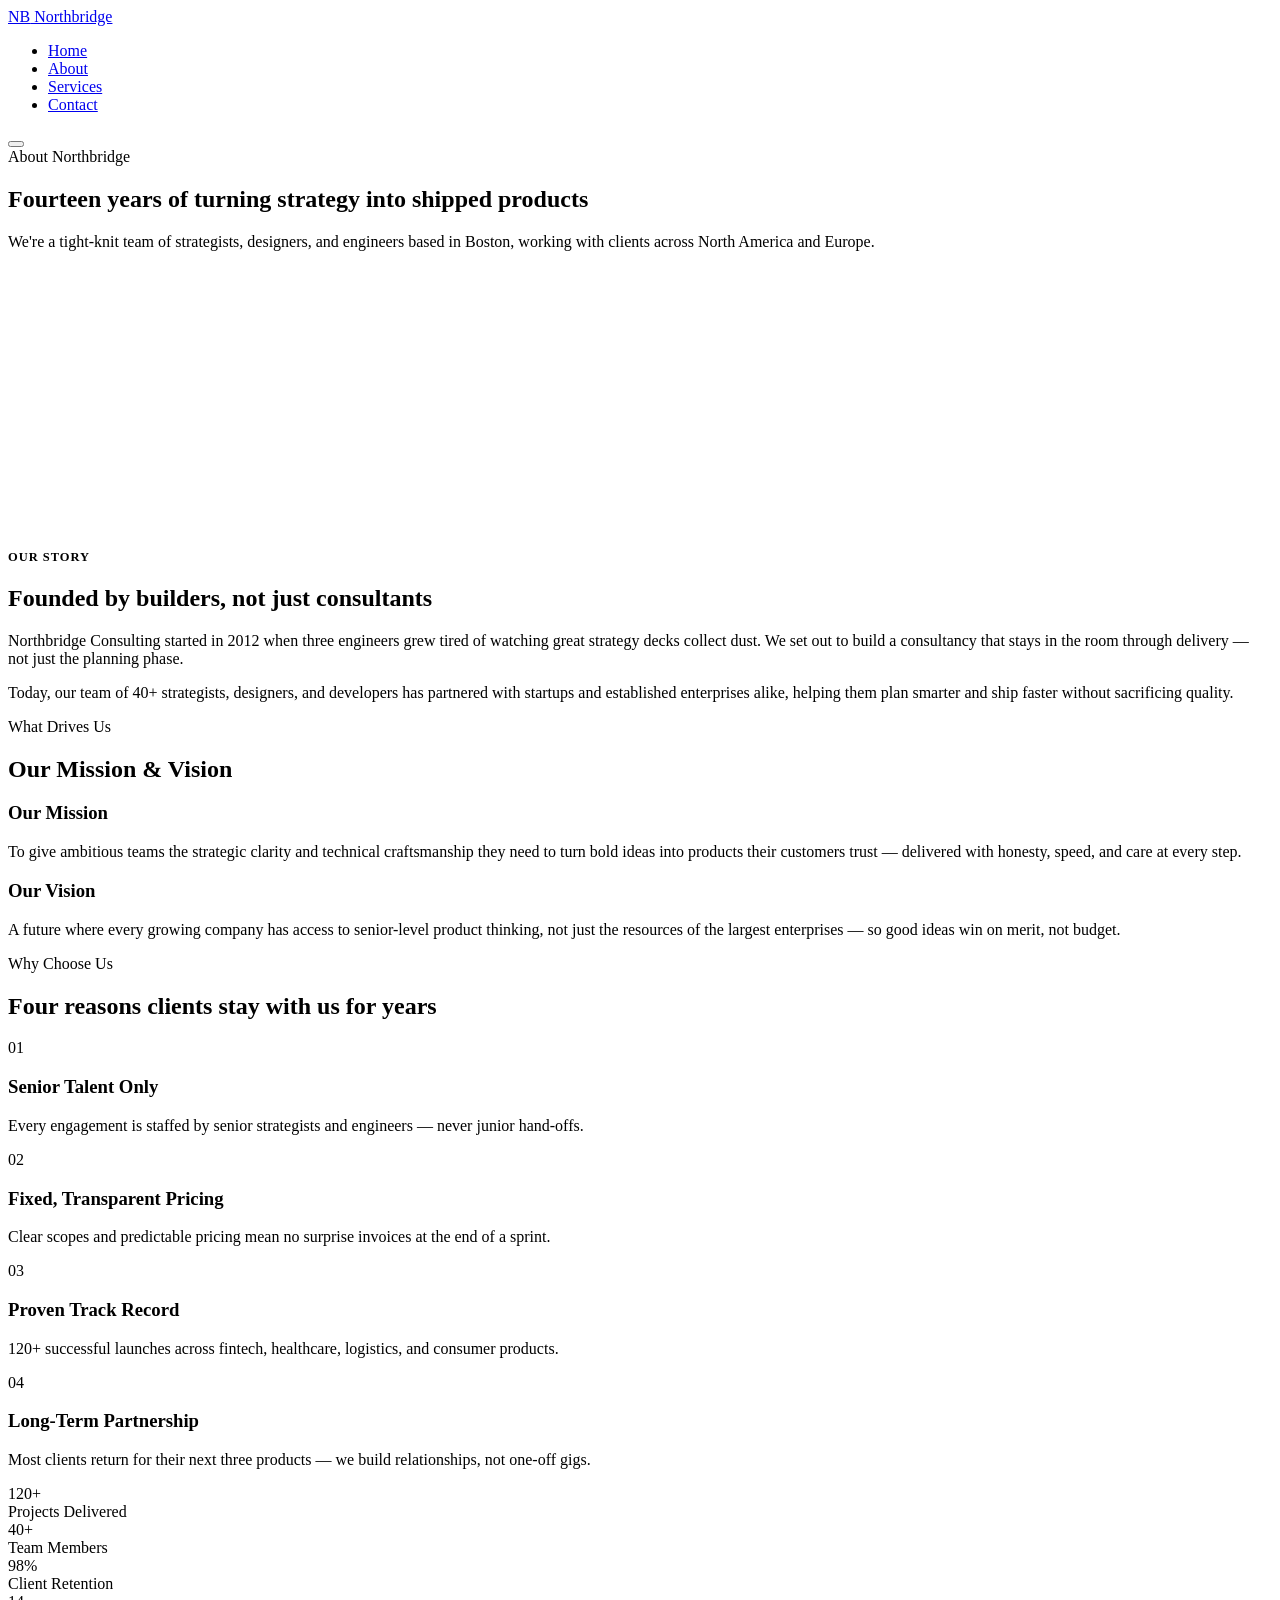
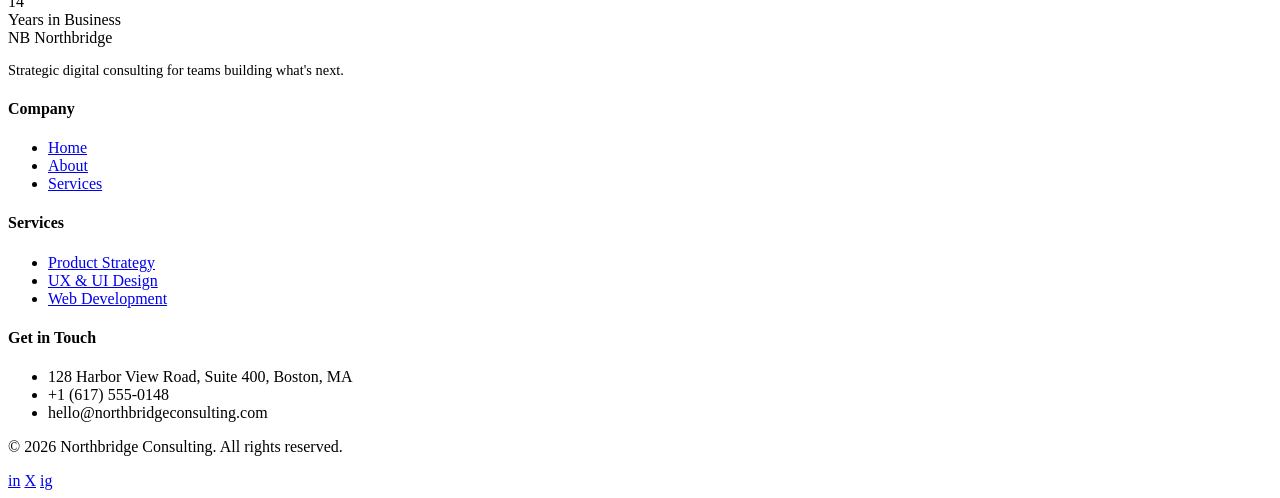
==== about.html @ ec138e43 "Add files via upload" ====
<!DOCTYPE html>
<html lang="en">
<head>
  <meta charset="UTF-8">
  <meta name="viewport" content="width=device-width, initial-scale=1.0">
  <title>About Us | Northbridge Consulting</title>
  <meta name="description" content="Learn about Northbridge Consulting's mission, vision, and the reasons companies choose to work with us.">
  <link rel="preconnect" href="https://fonts.googleapis.com">
  <link href="https://fonts.googleapis.com/css2?family=Poppins:wght@500;600;700&family=Inter:wght@400;500;600&display=swap" rel="stylesheet">
  <link rel="stylesheet" href="css/style.css">
</head>
<body>

  <!-- ===================== HEADER / NAVIGATION ===================== -->
  <header class="site-header">
    <nav class="navbar container">
      <a href="index.html" class="nav-brand">
        <span class="brand-mark">NB</span>
        Northbridge
      </a>

      <ul class="nav-links" id="nav-links">
        <li><a href="index.html">Home</a></li>
        <li><a href="about.html">About</a></li>
        <li><a href="services.html">Services</a></li>
        <li><a href="contact.html">Contact</a></li>
      </ul>

      <button class="nav-toggle" id="nav-toggle" aria-label="Toggle navigation menu" aria-expanded="false">
        <span class="bar"></span>
        <span class="bar"></span>
        <span class="bar"></span>
      </button>
    </nav>
  </header>

  <main>
    <!-- ===================== ABOUT HERO ===================== -->
    <section class="about-hero">
      <div class="container">
        <span class="eyebrow">About Northbridge</span>
        <h1>Fourteen years of turning strategy into shipped products</h1>
        <p>We're a tight-knit team of strategists, designers, and engineers based in Boston, working with clients across North America and Europe.</p>
      </div>
    </section>

    <!-- ===================== COMPANY INTRODUCTION ===================== -->
    <section class="section">
      <div class="container intro-grid">
        <div class="welcome-media" style="min-height:280px;">
          <div class="grid-pattern"></div>
        </div>
        <div>
          <span class="eyebrow" style="color: var(--color-teal-500); font-weight:600; letter-spacing:0.08em; text-transform:uppercase; font-size:0.78rem;">Our Story</span>
          <h2>Founded by builders, not just consultants</h2>
          <p>Northbridge Consulting started in 2012 when three engineers grew tired of watching great strategy decks collect dust. We set out to build a consultancy that stays in the room through delivery — not just the planning phase.</p>
          <p style="margin-top: var(--space-sm);">Today, our team of 40+ strategists, designers, and developers has partnered with startups and established enterprises alike, helping them plan smarter and ship faster without sacrificing quality.</p>
        </div>
      </div>
    </section>

    <!-- ===================== MISSION & VISION ===================== -->
    <section class="section section-alt">
      <div class="container">
        <div class="section-header">
          <span class="eyebrow">What Drives Us</span>
          <h2>Our Mission &amp; Vision</h2>
        </div>
        <div class="mv-grid">
          <div class="mv-card mission">
            <h3>Our Mission</h3>
            <p>To give ambitious teams the strategic clarity and technical craftsmanship they need to turn bold ideas into products their customers trust — delivered with honesty, speed, and care at every step.</p>
          </div>
          <div class="mv-card vision">
            <h3>Our Vision</h3>
            <p>A future where every growing company has access to senior-level product thinking, not just the resources of the largest enterprises — so good ideas win on merit, not budget.</p>
          </div>
        </div>
      </div>
    </section>

    <!-- ===================== WHY CHOOSE US ===================== -->
    <section class="section">
      <div class="container">
        <div class="section-header">
          <span class="eyebrow">Why Choose Us</span>
          <h2>Four reasons clients stay with us for years</h2>
        </div>
        <div class="reasons-grid">
          <div class="reason-card">
            <div class="card-icon">01</div>
            <h3>Senior Talent Only</h3>
            <p>Every engagement is staffed by senior strategists and engineers — never junior hand-offs.</p>
          </div>
          <div class="reason-card">
            <div class="card-icon">02</div>
            <h3>Fixed, Transparent Pricing</h3>
            <p>Clear scopes and predictable pricing mean no surprise invoices at the end of a sprint.</p>
          </div>
          <div class="reason-card">
            <div class="card-icon">03</div>
            <h3>Proven Track Record</h3>
            <p>120+ successful launches across fintech, healthcare, logistics, and consumer products.</p>
          </div>
          <div class="reason-card">
            <div class="card-icon">04</div>
            <h3>Long-Term Partnership</h3>
            <p>Most clients return for their next three products — we build relationships, not one-off gigs.</p>
          </div>
        </div>
      </div>
    </section>

    <!-- ===================== STATS STRIP ===================== -->
    <section class="stats-strip">
      <div class="container stats-row">
        <div>
          <div class="stat-number">120+</div>
          <div class="stat-label">Projects Delivered</div>
        </div>
        <div>
          <div class="stat-number">40+</div>
          <div class="stat-label">Team Members</div>
        </div>
        <div>
          <div class="stat-number">98%</div>
          <div class="stat-label">Client Retention</div>
        </div>
        <div>
          <div class="stat-number">14</div>
          <div class="stat-label">Years in Business</div>
        </div>
      </div>
    </section>
  </main>

  <!-- ===================== FOOTER ===================== -->
  <footer class="site-footer">
    <div class="container">
      <div class="footer-grid">
        <div class="footer-col">
          <div class="footer-brand">
            <span class="brand-mark">NB</span>
            Northbridge
          </div>
          <p style="font-size:0.9rem;">Strategic digital consulting for teams building what's next.</p>
        </div>
        <div class="footer-col">
          <h4>Company</h4>
          <ul>
            <li><a href="index.html">Home</a></li>
            <li><a href="about.html">About</a></li>
            <li><a href="services.html">Services</a></li>
          </ul>
        </div>
        <div class="footer-col">
          <h4>Services</h4>
          <ul>
            <li><a href="services.html">Product Strategy</a></li>
            <li><a href="services.html">UX &amp; UI Design</a></li>
            <li><a href="services.html">Web Development</a></li>
          </ul>
        </div>
        <div class="footer-col">
          <h4>Get in Touch</h4>
          <ul>
            <li>128 Harbor View Road, Suite 400, Boston, MA</li>
            <li>+1 (617) 555-0148</li>
            <li>hello@northbridgeconsulting.com</li>
          </ul>
        </div>
      </div>
      <div class="footer-bottom">
        <p>&copy; 2026 Northbridge Consulting. All rights reserved.</p>
        <div class="footer-socials">
          <a href="#" aria-label="LinkedIn">in</a>
          <a href="#" aria-label="Twitter">X</a>
          <a href="#" aria-label="Instagram">ig</a>
        </div>
      </div>
    </div>
  </footer>

  <script src="js/script.js"></script>
</body>
</html>
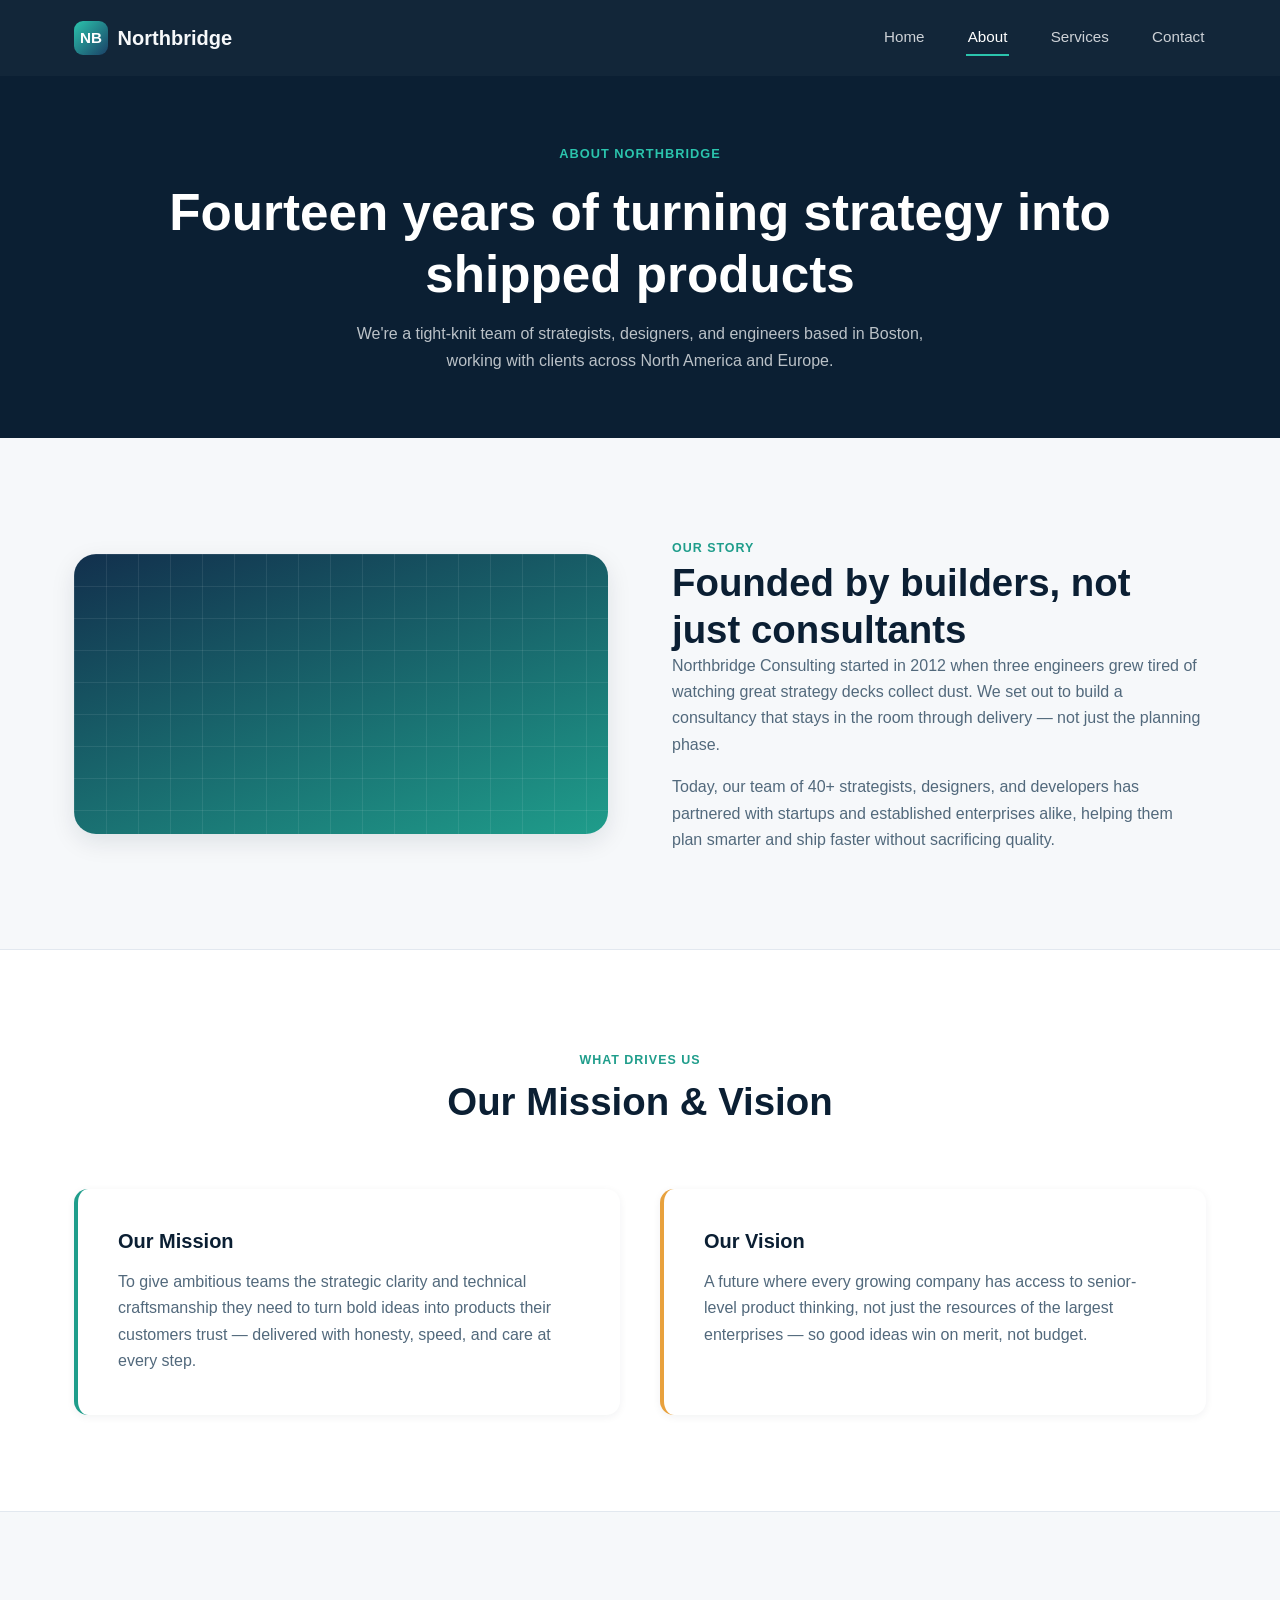
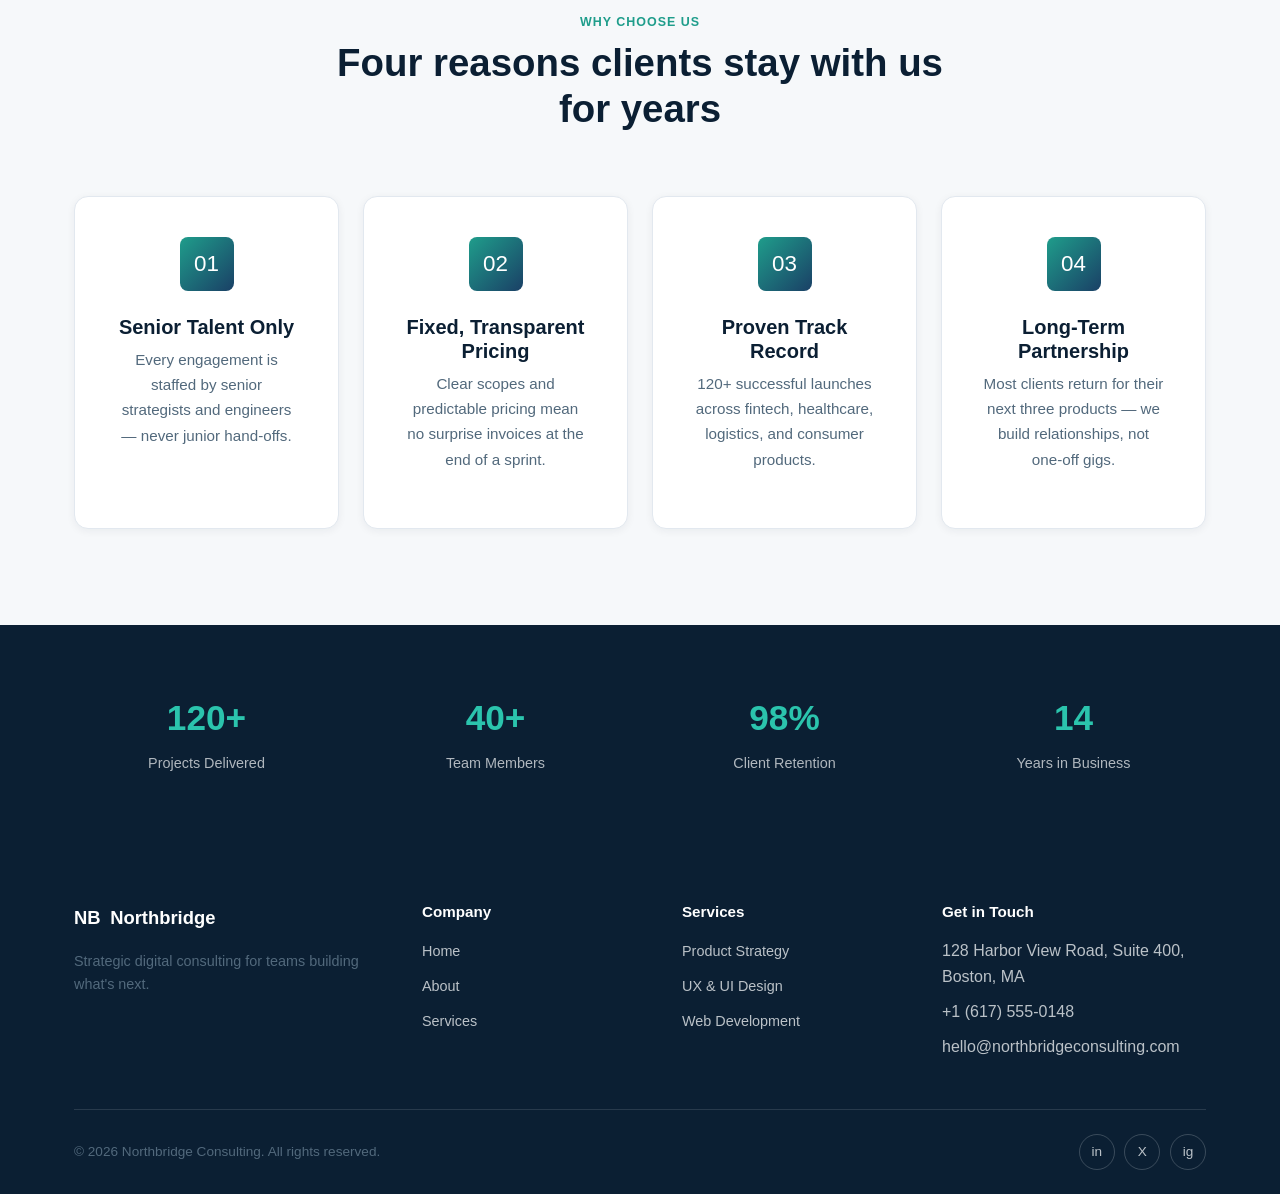
==== commit b6a1fb9a: "Update stylesheet and script paths in about.html" ====
--- a/about.html
+++ b/about.html
@@ -7,7 +7,7 @@
   <meta name="description" content="Learn about Northbridge Consulting's mission, vision, and the reasons companies choose to work with us.">
   <link rel="preconnect" href="https://fonts.googleapis.com">
   <link href="https://fonts.googleapis.com/css2?family=Poppins:wght@500;600;700&family=Inter:wght@400;500;600&display=swap" rel="stylesheet">
-  <link rel="stylesheet" href="css/style.css">
+  <link rel="stylesheet" href="style.css">
 </head>
 <body>
 
@@ -181,6 +181,6 @@
     </div>
   </footer>
 
-  <script src="js/script.js"></script>
+  <script src="script.js"></script>
 </body>
 </html>
--- a/style.css
+++ b/style.css
@@ -0,0 +1,1046 @@
+/* =========================================================
+   NORTHBRIDGE CONSULTING — STYLESHEET
+   Table of contents:
+   1. Design tokens (CSS variables)
+   2. Reset & base
+   3. Layout helpers
+   4. Navigation bar
+   5. Buttons
+   6. Hero banner
+   7. Welcome / intro section
+   8. Feature & service cards
+   9. About page sections
+   10. Contact page (form + info)
+   11. Footer
+   12. Responsive breakpoints
+   ========================================================= */
+
+/* ---------- 1. DESIGN TOKENS ---------- */
+:root {
+  /* Color palette */
+  --color-navy-900: #0b1f33;
+  --color-navy-800: #12304d;
+  --color-navy-700: #1a4066;
+  --color-teal-500: #1f9d8b;
+  --color-teal-400: #2bc4ad;
+  --color-amber-500: #e8a13d;
+  --color-bg: #f6f8fa;
+  --color-surface: #ffffff;
+  --color-border: #e2e8ef;
+  --color-text-primary: #16232f;
+  --color-text-secondary: #52697c;
+  --color-text-inverse: #f6f8fa;
+
+  /* Typography */
+  --font-display: 'Poppins', 'Segoe UI', sans-serif;
+  --font-body: 'Inter', 'Segoe UI', sans-serif;
+
+  /* Spacing scale */
+  --space-xs: 0.5rem;
+  --space-sm: 1rem;
+  --space-md: 1.5rem;
+  --space-lg: 2.5rem;
+  --space-xl: 4rem;
+  --space-2xl: 6rem;
+
+  /* Radius & shadow */
+  --radius-sm: 8px;
+  --radius-md: 14px;
+  --radius-lg: 22px;
+  --shadow-sm: 0 2px 8px rgba(11, 31, 51, 0.06);
+  --shadow-md: 0 8px 24px rgba(11, 31, 51, 0.10);
+  --shadow-lg: 0 20px 48px rgba(11, 31, 51, 0.16);
+
+  /* Transitions */
+  --transition-fast: 0.2s ease;
+  --transition-med: 0.35s cubic-bezier(0.22, 1, 0.36, 1);
+
+  /* Layout */
+  --max-width: 1180px;
+  --nav-height: 76px;
+}
+
+/* ---------- 2. RESET & BASE ---------- */
+* {
+  box-sizing: border-box;
+  margin: 0;
+  padding: 0;
+}
+
+html {
+  scroll-behavior: smooth;
+}
+
+body {
+  font-family: var(--font-body);
+  color: var(--color-text-primary);
+  background-color: var(--color-bg);
+  line-height: 1.65;
+  -webkit-font-smoothing: antialiased;
+}
+
+img {
+  max-width: 100%;
+  display: block;
+}
+
+a {
+  text-decoration: none;
+  color: inherit;
+}
+
+ul {
+  list-style: none;
+}
+
+h1, h2, h3, h4 {
+  font-family: var(--font-display);
+  font-weight: 600;
+  line-height: 1.2;
+  color: var(--color-navy-900);
+}
+
+h1 { font-size: clamp(2.2rem, 4vw, 3.4rem); }
+h2 { font-size: clamp(1.8rem, 3vw, 2.4rem); }
+h3 { font-size: 1.25rem; }
+
+p { color: var(--color-text-secondary); }
+
+/* Visible keyboard focus for accessibility */
+a:focus-visible,
+button:focus-visible,
+input:focus-visible,
+textarea:focus-visible {
+  outline: 3px solid var(--color-teal-400);
+  outline-offset: 2px;
+}
+
+/* ---------- 3. LAYOUT HELPERS ---------- */
+.container {
+  width: 100%;
+  max-width: var(--max-width);
+  margin: 0 auto;
+  padding: 0 var(--space-md);
+}
+
+.section {
+  padding: var(--space-2xl) 0;
+}
+
+.section-header {
+  text-align: center;
+  max-width: 640px;
+  margin: 0 auto var(--space-xl);
+}
+
+.section-header .eyebrow {
+  display: inline-block;
+  color: var(--color-teal-500);
+  font-weight: 600;
+  letter-spacing: 0.08em;
+  text-transform: uppercase;
+  font-size: 0.78rem;
+  margin-bottom: var(--space-xs);
+}
+
+.section-header p {
+  margin-top: var(--space-sm);
+}
+
+.section-alt {
+  background-color: var(--color-surface);
+  border-top: 1px solid var(--color-border);
+  border-bottom: 1px solid var(--color-border);
+}
+
+/* ---------- 4. NAVIGATION BAR ---------- */
+.site-header {
+  position: sticky;
+  top: 0;
+  z-index: 1000;
+  background-color: rgba(11, 31, 51, 0.97);
+  backdrop-filter: blur(6px);
+  height: var(--nav-height);
+}
+
+.navbar {
+  height: var(--nav-height);
+  display: flex;
+  align-items: center;
+  justify-content: space-between;
+}
+
+.nav-brand {
+  display: flex;
+  align-items: center;
+  gap: 0.6rem;
+  font-family: var(--font-display);
+  font-weight: 700;
+  font-size: 1.25rem;
+  color: var(--color-text-inverse);
+}
+
+.nav-brand .brand-mark {
+  width: 34px;
+  height: 34px;
+  border-radius: 9px;
+  background: linear-gradient(135deg, var(--color-teal-400), var(--color-navy-700));
+  display: flex;
+  align-items: center;
+  justify-content: center;
+  color: #fff;
+  font-weight: 700;
+  font-size: 0.95rem;
+}
+
+.nav-links {
+  display: flex;
+  align-items: center;
+  gap: var(--space-lg);
+}
+
+.nav-links a {
+  color: rgba(246, 248, 250, 0.82);
+  font-weight: 500;
+  font-size: 0.95rem;
+  position: relative;
+  padding: 0.4rem 0.1rem;
+  transition: color var(--transition-fast);
+}
+
+.nav-links a::after {
+  content: '';
+  position: absolute;
+  left: 0;
+  bottom: -4px;
+  width: 0%;
+  height: 2px;
+  background-color: var(--color-teal-400);
+  transition: width var(--transition-med);
+}
+
+.nav-links a:hover {
+  color: #ffffff;
+}
+
+.nav-links a:hover::after {
+  width: 100%;
+}
+
+.nav-links a.active {
+  color: #ffffff;
+}
+
+.nav-links a.active::after {
+  width: 100%;
+}
+
+.nav-toggle {
+  display: none;
+  flex-direction: column;
+  gap: 5px;
+  background: none;
+  border: none;
+  cursor: pointer;
+  padding: 8px;
+}
+
+.nav-toggle .bar {
+  width: 26px;
+  height: 2px;
+  background-color: #fff;
+  border-radius: 2px;
+  transition: transform var(--transition-fast), opacity var(--transition-fast);
+}
+
+.nav-toggle.open .bar:nth-child(1) {
+  transform: translateY(7px) rotate(45deg);
+}
+.nav-toggle.open .bar:nth-child(2) {
+  opacity: 0;
+}
+.nav-toggle.open .bar:nth-child(3) {
+  transform: translateY(-7px) rotate(-45deg);
+}
+
+/* ---------- 5. BUTTONS ---------- */
+.btn {
+  display: inline-flex;
+  align-items: center;
+  justify-content: center;
+  gap: 0.5rem;
+  padding: 0.85rem 1.7rem;
+  border-radius: var(--radius-sm);
+  font-weight: 600;
+  font-size: 0.95rem;
+  border: 1px solid transparent;
+  cursor: pointer;
+  transition: transform var(--transition-fast), box-shadow var(--transition-fast), background-color var(--transition-fast), color var(--transition-fast);
+}
+
+.btn-primary {
+  background-color: var(--color-teal-500);
+  color: #fff;
+  box-shadow: var(--shadow-sm);
+}
+
+.btn-primary:hover {
+  background-color: var(--color-teal-400);
+  transform: translateY(-2px);
+  box-shadow: var(--shadow-md);
+}
+
+.btn-outline {
+  background-color: transparent;
+  border-color: rgba(246, 248, 250, 0.4);
+  color: var(--color-text-inverse);
+}
+
+.btn-outline:hover {
+  border-color: #fff;
+  background-color: rgba(255, 255, 255, 0.08);
+  transform: translateY(-2px);
+}
+
+.btn-dark {
+  background-color: var(--color-navy-900);
+  color: #fff;
+}
+
+.btn-dark:hover {
+  background-color: var(--color-navy-700);
+  transform: translateY(-2px);
+  box-shadow: var(--shadow-md);
+}
+
+.btn-block {
+  width: 100%;
+}
+
+/* ---------- 6. HERO BANNER ---------- */
+.hero {
+  background: radial-gradient(circle at 15% 20%, var(--color-navy-700) 0%, var(--color-navy-900) 55%);
+  color: var(--color-text-inverse);
+  padding: var(--space-2xl) 0;
+  position: relative;
+  overflow: hidden;
+}
+
+.hero::before {
+  content: '';
+  position: absolute;
+  width: 420px;
+  height: 420px;
+  border-radius: 50%;
+  background: radial-gradient(circle, rgba(43, 196, 173, 0.28), transparent 70%);
+  top: -120px;
+  right: -80px;
+}
+
+.hero-grid {
+  display: grid;
+  grid-template-columns: 1.1fr 0.9fr;
+  gap: var(--space-xl);
+  align-items: center;
+  position: relative;
+  z-index: 1;
+}
+
+.hero .eyebrow {
+  color: var(--color-teal-400);
+  font-weight: 600;
+  letter-spacing: 0.08em;
+  text-transform: uppercase;
+  font-size: 0.8rem;
+  margin-bottom: var(--space-sm);
+  display: inline-block;
+}
+
+.hero h1 {
+  color: #fff;
+  margin-bottom: var(--space-md);
+}
+
+.hero p.lead {
+  color: rgba(246, 248, 250, 0.78);
+  font-size: 1.08rem;
+  max-width: 520px;
+  margin-bottom: var(--space-lg);
+}
+
+.hero-actions {
+  display: flex;
+  gap: var(--space-sm);
+  flex-wrap: wrap;
+}
+
+.hero-stats {
+  display: flex;
+  gap: var(--space-lg);
+  margin-top: var(--space-xl);
+  flex-wrap: wrap;
+}
+
+.hero-stats .stat-number {
+  font-family: var(--font-display);
+  font-size: 1.8rem;
+  font-weight: 700;
+  color: #fff;
+}
+
+.hero-stats .stat-label {
+  font-size: 0.85rem;
+  color: rgba(246, 248, 250, 0.65);
+}
+
+.hero-visual {
+  background: rgba(255, 255, 255, 0.06);
+  border: 1px solid rgba(255, 255, 255, 0.12);
+  border-radius: var(--radius-lg);
+  padding: var(--space-lg);
+  backdrop-filter: blur(4px);
+}
+
+.hero-visual .visual-card {
+  background-color: var(--color-surface);
+  border-radius: var(--radius-md);
+  padding: var(--space-md);
+  box-shadow: var(--shadow-lg);
+  color: var(--color-text-primary);
+}
+
+.hero-visual .visual-card h4 {
+  font-family: var(--font-display);
+  margin-bottom: var(--space-xs);
+}
+
+.hero-visual .visual-row {
+  display: flex;
+  justify-content: space-between;
+  padding: 0.6rem 0;
+  border-bottom: 1px dashed var(--color-border);
+  font-size: 0.9rem;
+}
+
+.hero-visual .visual-row:last-child {
+  border-bottom: none;
+}
+
+.hero-visual .visual-row .tag {
+  background-color: rgba(31, 157, 139, 0.12);
+  color: var(--color-teal-500);
+  padding: 0.15rem 0.6rem;
+  border-radius: 20px;
+  font-weight: 600;
+  font-size: 0.75rem;
+}
+
+/* ---------- 7. WELCOME / INTRO SECTION ---------- */
+.welcome-grid {
+  display: grid;
+  grid-template-columns: 0.9fr 1.1fr;
+  gap: var(--space-xl);
+  align-items: center;
+}
+
+.welcome-media {
+  background: linear-gradient(160deg, var(--color-navy-800), var(--color-teal-500));
+  border-radius: var(--radius-lg);
+  min-height: 320px;
+  position: relative;
+  box-shadow: var(--shadow-md);
+  overflow: hidden;
+}
+
+.welcome-media .grid-pattern {
+  position: absolute;
+  inset: 0;
+  background-image: linear-gradient(rgba(255,255,255,0.08) 1px, transparent 1px),
+                     linear-gradient(90deg, rgba(255,255,255,0.08) 1px, transparent 1px);
+  background-size: 32px 32px;
+}
+
+.welcome-content h2 {
+  margin-bottom: var(--space-sm);
+}
+
+.welcome-content p {
+  margin-bottom: var(--space-sm);
+}
+
+.check-list {
+  margin-top: var(--space-md);
+  display: grid;
+  gap: 0.75rem;
+}
+
+.check-list li {
+  display: flex;
+  align-items: flex-start;
+  gap: 0.6rem;
+  color: var(--color-text-primary);
+  font-weight: 500;
+}
+
+.check-list .check-icon {
+  flex-shrink: 0;
+  width: 22px;
+  height: 22px;
+  border-radius: 50%;
+  background-color: rgba(31, 157, 139, 0.15);
+  color: var(--color-teal-500);
+  display: flex;
+  align-items: center;
+  justify-content: center;
+  font-size: 0.75rem;
+  font-weight: 700;
+}
+
+/* ---------- 8. FEATURE & SERVICE CARDS ---------- */
+.card-grid {
+  display: grid;
+  grid-template-columns: repeat(3, 1fr);
+  gap: var(--space-lg);
+}
+
+.feature-card,
+.service-card,
+.reason-card {
+  background-color: var(--color-surface);
+  border: 1px solid var(--color-border);
+  border-radius: var(--radius-md);
+  padding: var(--space-lg);
+  box-shadow: var(--shadow-sm);
+  transition: transform var(--transition-med), box-shadow var(--transition-med), border-color var(--transition-med);
+}
+
+.feature-card:hover,
+.service-card:hover,
+.reason-card:hover {
+  transform: translateY(-6px);
+  box-shadow: var(--shadow-lg);
+  border-color: rgba(31, 157, 139, 0.35);
+}
+
+.card-icon {
+  width: 54px;
+  height: 54px;
+  border-radius: var(--radius-sm);
+  background: linear-gradient(135deg, var(--color-teal-500), var(--color-navy-700));
+  color: #fff;
+  display: flex;
+  align-items: center;
+  justify-content: center;
+  font-size: 1.4rem;
+  margin-bottom: var(--space-md);
+}
+
+.feature-card h3,
+.service-card h3,
+.reason-card h3 {
+  margin-bottom: var(--space-xs);
+}
+
+.feature-card p,
+.service-card p,
+.reason-card p {
+  font-size: 0.95rem;
+  margin-bottom: var(--space-sm);
+}
+
+.service-card {
+  display: flex;
+  flex-direction: column;
+}
+
+.service-card .service-link {
+  margin-top: auto;
+  display: inline-flex;
+  align-items: center;
+  gap: 0.4rem;
+  color: var(--color-teal-500);
+  font-weight: 600;
+  font-size: 0.92rem;
+  transition: gap var(--transition-fast), color var(--transition-fast);
+}
+
+.service-card .service-link:hover {
+  gap: 0.7rem;
+  color: var(--color-navy-800);
+}
+
+.services-grid {
+  display: grid;
+  grid-template-columns: repeat(2, 1fr);
+  gap: var(--space-lg);
+}
+
+/* ---------- 9. ABOUT PAGE SECTIONS ---------- */
+.about-hero {
+  background-color: var(--color-navy-900);
+  color: var(--color-text-inverse);
+  padding: var(--space-xl) 0;
+  text-align: center;
+}
+
+.about-hero .eyebrow {
+  color: var(--color-teal-400);
+  text-transform: uppercase;
+  letter-spacing: 0.08em;
+  font-weight: 600;
+  font-size: 0.8rem;
+}
+
+.about-hero h1 {
+  color: #fff;
+  margin: var(--space-sm) 0;
+}
+
+.about-hero p {
+  color: rgba(246, 248, 250, 0.75);
+  max-width: 620px;
+  margin: 0 auto;
+}
+
+.intro-grid {
+  display: grid;
+  grid-template-columns: 1fr 1fr;
+  gap: var(--space-xl);
+  align-items: center;
+}
+
+.mv-grid {
+  display: grid;
+  grid-template-columns: 1fr 1fr;
+  gap: var(--space-lg);
+}
+
+.mv-card {
+  background-color: var(--color-surface);
+  border-radius: var(--radius-md);
+  padding: var(--space-lg);
+  border-left: 4px solid var(--color-teal-500);
+  box-shadow: var(--shadow-sm);
+}
+
+.mv-card.vision {
+  border-left-color: var(--color-amber-500);
+}
+
+.mv-card h3 {
+  margin-bottom: var(--space-sm);
+}
+
+.reasons-grid {
+  display: grid;
+  grid-template-columns: repeat(4, 1fr);
+  gap: var(--space-md);
+}
+
+.reason-card {
+  text-align: center;
+}
+
+.reason-card .card-icon {
+  margin-left: auto;
+  margin-right: auto;
+}
+
+.stats-strip {
+  background-color: var(--color-navy-900);
+  color: #fff;
+  padding: var(--space-xl) 0;
+}
+
+.stats-strip .stats-row {
+  display: grid;
+  grid-template-columns: repeat(4, 1fr);
+  gap: var(--space-md);
+  text-align: center;
+}
+
+.stats-strip .stat-number {
+  font-family: var(--font-display);
+  font-size: 2.2rem;
+  font-weight: 700;
+  color: var(--color-teal-400);
+}
+
+.stats-strip .stat-label {
+  color: rgba(246, 248, 250, 0.7);
+  font-size: 0.9rem;
+  margin-top: 0.3rem;
+}
+
+/* ---------- 10. CONTACT PAGE ---------- */
+.contact-hero {
+  background-color: var(--color-navy-900);
+  color: var(--color-text-inverse);
+  padding: var(--space-xl) 0;
+  text-align: center;
+}
+
+.contact-hero h1 { color: #fff; }
+
+.contact-hero .eyebrow {
+  color: var(--color-teal-400);
+  text-transform: uppercase;
+  letter-spacing: 0.08em;
+  font-weight: 600;
+  font-size: 0.8rem;
+}
+
+.contact-hero p {
+  color: rgba(246, 248, 250, 0.75);
+  max-width: 560px;
+  margin: var(--space-sm) auto 0;
+}
+
+.contact-grid {
+  display: grid;
+  grid-template-columns: 1fr 1.2fr;
+  gap: var(--space-xl);
+  align-items: flex-start;
+}
+
+.contact-info-card {
+  background-color: var(--color-surface);
+  border-radius: var(--radius-md);
+  padding: var(--space-lg);
+  box-shadow: var(--shadow-sm);
+  border: 1px solid var(--color-border);
+}
+
+.contact-info-card h3 {
+  margin-bottom: var(--space-md);
+}
+
+.info-item {
+  display: flex;
+  gap: var(--space-sm);
+  align-items: flex-start;
+  padding: var(--space-sm) 0;
+  border-bottom: 1px solid var(--color-border);
+}
+
+.info-item:last-child {
+  border-bottom: none;
+}
+
+.info-item .info-icon {
+  width: 40px;
+  height: 40px;
+  flex-shrink: 0;
+  border-radius: 50%;
+  background-color: rgba(31, 157, 139, 0.12);
+  color: var(--color-teal-500);
+  display: flex;
+  align-items: center;
+  justify-content: center;
+  font-size: 1.05rem;
+}
+
+.info-item h4 {
+  font-size: 0.95rem;
+  margin-bottom: 0.2rem;
+}
+
+.info-item p {
+  font-size: 0.9rem;
+  margin: 0;
+}
+
+.map-placeholder {
+  margin-top: var(--space-md);
+  border-radius: var(--radius-md);
+  overflow: hidden;
+  border: 1px solid var(--color-border);
+  height: 160px;
+  background: repeating-linear-gradient(135deg, #eef2f5, #eef2f5 10px, #e5eaee 10px, #e5eaee 20px);
+  display: flex;
+  align-items: center;
+  justify-content: center;
+  color: var(--color-text-secondary);
+  font-size: 0.85rem;
+  font-weight: 600;
+}
+
+.contact-form-card {
+  background-color: var(--color-surface);
+  border-radius: var(--radius-md);
+  padding: var(--space-lg);
+  box-shadow: var(--shadow-sm);
+  border: 1px solid var(--color-border);
+}
+
+.contact-form-card h3 {
+  margin-bottom: 0.3rem;
+}
+
+.contact-form-card > p {
+  margin-bottom: var(--space-md);
+  font-size: 0.92rem;
+}
+
+.form-row {
+  display: grid;
+  grid-template-columns: 1fr 1fr;
+  gap: var(--space-md);
+}
+
+.form-group {
+  margin-bottom: var(--space-md);
+  display: flex;
+  flex-direction: column;
+}
+
+.form-group label {
+  font-weight: 600;
+  font-size: 0.88rem;
+  margin-bottom: 0.4rem;
+  color: var(--color-text-primary);
+}
+
+.form-group .required-dot {
+  color: var(--color-amber-500);
+}
+
+.form-group input,
+.form-group textarea {
+  font-family: var(--font-body);
+  font-size: 0.95rem;
+  padding: 0.75rem 0.9rem;
+  border: 1.5px solid var(--color-border);
+  border-radius: var(--radius-sm);
+  background-color: #fbfcfd;
+  color: var(--color-text-primary);
+  transition: border-color var(--transition-fast), box-shadow var(--transition-fast);
+}
+
+.form-group input:focus,
+.form-group textarea:focus {
+  border-color: var(--color-teal-500);
+  box-shadow: 0 0 0 3px rgba(31, 157, 139, 0.15);
+  outline: none;
+}
+
+.form-group textarea {
+  resize: vertical;
+  min-height: 120px;
+}
+
+.form-group input.input-error,
+.form-group textarea.input-error {
+  border-color: #d64545;
+  background-color: #fdf4f4;
+}
+
+.error-message {
+  color: #d64545;
+  font-size: 0.8rem;
+  margin-top: 0.35rem;
+  min-height: 1em;
+  display: none;
+}
+
+.error-message.visible {
+  display: block;
+}
+
+.form-success {
+  display: none;
+  align-items: center;
+  gap: 0.6rem;
+  background-color: rgba(31, 157, 139, 0.12);
+  color: var(--color-teal-500);
+  border: 1px solid rgba(31, 157, 139, 0.3);
+  border-radius: var(--radius-sm);
+  padding: 0.9rem 1rem;
+  font-weight: 600;
+  font-size: 0.92rem;
+  margin-bottom: var(--space-md);
+}
+
+.form-success.visible {
+  display: flex;
+}
+
+/* ---------- 11. FOOTER ---------- */
+.site-footer {
+  background-color: var(--color-navy-900);
+  color: rgba(246, 248, 250, 0.75);
+  padding: var(--space-xl) 0 var(--space-md);
+}
+
+.footer-grid {
+  display: grid;
+  grid-template-columns: 1.4fr 1fr 1fr 1.2fr;
+  gap: var(--space-lg);
+  padding-bottom: var(--space-lg);
+  border-bottom: 1px solid rgba(246, 248, 250, 0.12);
+}
+
+.footer-brand {
+  display: flex;
+  align-items: center;
+  gap: 0.6rem;
+  font-family: var(--font-display);
+  font-weight: 700;
+  font-size: 1.15rem;
+  color: #fff;
+  margin-bottom: var(--space-sm);
+}
+
+.footer-col h4 {
+  color: #fff;
+  font-size: 0.95rem;
+  margin-bottom: var(--space-sm);
+}
+
+.footer-col ul li {
+  margin-bottom: 0.55rem;
+}
+
+.footer-col ul li a {
+  font-size: 0.9rem;
+  transition: color var(--transition-fast), padding-left var(--transition-fast);
+}
+
+.footer-col ul li a:hover {
+  color: var(--color-teal-400);
+  padding-left: 3px;
+}
+
+.footer-bottom {
+  display: flex;
+  justify-content: space-between;
+  align-items: center;
+  flex-wrap: wrap;
+  gap: var(--space-sm);
+  padding-top: var(--space-md);
+  font-size: 0.85rem;
+}
+
+.footer-socials {
+  display: flex;
+  gap: 0.6rem;
+}
+
+.footer-socials a {
+  width: 36px;
+  height: 36px;
+  border-radius: 50%;
+  border: 1px solid rgba(246, 248, 250, 0.2);
+  display: flex;
+  align-items: center;
+  justify-content: center;
+  font-size: 0.85rem;
+  transition: background-color var(--transition-fast), transform var(--transition-fast);
+}
+
+.footer-socials a:hover {
+  background-color: var(--color-teal-500);
+  border-color: var(--color-teal-500);
+  transform: translateY(-3px);
+}
+
+/* ---------- 12. RESPONSIVE BREAKPOINTS ---------- */
+@media (max-width: 992px) {
+  .card-grid,
+  .services-grid,
+  .reasons-grid {
+    grid-template-columns: repeat(2, 1fr);
+  }
+
+  .hero-grid,
+  .welcome-grid,
+  .intro-grid,
+  .contact-grid {
+    grid-template-columns: 1fr;
+  }
+
+  .hero-visual {
+    order: -1;
+  }
+
+  .footer-grid {
+    grid-template-columns: 1fr 1fr;
+  }
+
+  .stats-strip .stats-row {
+    grid-template-columns: repeat(2, 1fr);
+    gap: var(--space-lg);
+  }
+}
+
+@media (max-width: 768px) {
+  :root {
+    --space-2xl: 3.5rem;
+    --space-xl: 2.5rem;
+  }
+
+  .nav-toggle {
+    display: flex;
+  }
+
+  .nav-links {
+    position: absolute;
+    top: var(--nav-height);
+    left: 0;
+    right: 0;
+    background-color: var(--color-navy-900);
+    flex-direction: column;
+    align-items: flex-start;
+    gap: 0;
+    max-height: 0;
+    overflow: hidden;
+    transition: max-height var(--transition-med);
+    border-bottom: 1px solid rgba(255,255,255,0.08);
+  }
+
+  .nav-links.open {
+    max-height: 420px;
+  }
+
+  .nav-links li {
+    width: 100%;
+  }
+
+  .nav-links a {
+    display: block;
+    padding: var(--space-sm) var(--space-md);
+    width: 100%;
+  }
+
+  .nav-links a::after {
+    display: none;
+  }
+
+  .card-grid,
+  .services-grid,
+  .reasons-grid,
+  .mv-grid,
+  .form-row {
+    grid-template-columns: 1fr;
+  }
+
+  .hero-actions {
+    flex-direction: column;
+    align-items: stretch;
+  }
+
+  .footer-grid {
+    grid-template-columns: 1fr;
+  }
+
+  .footer-bottom {
+    flex-direction: column;
+    text-align: center;
+  }
+}
+
+@media (max-width: 480px) {
+  h1 { font-size: 2rem; }
+  h2 { font-size: 1.6rem; }
+  .section { padding: var(--space-xl) 0; }
+}
